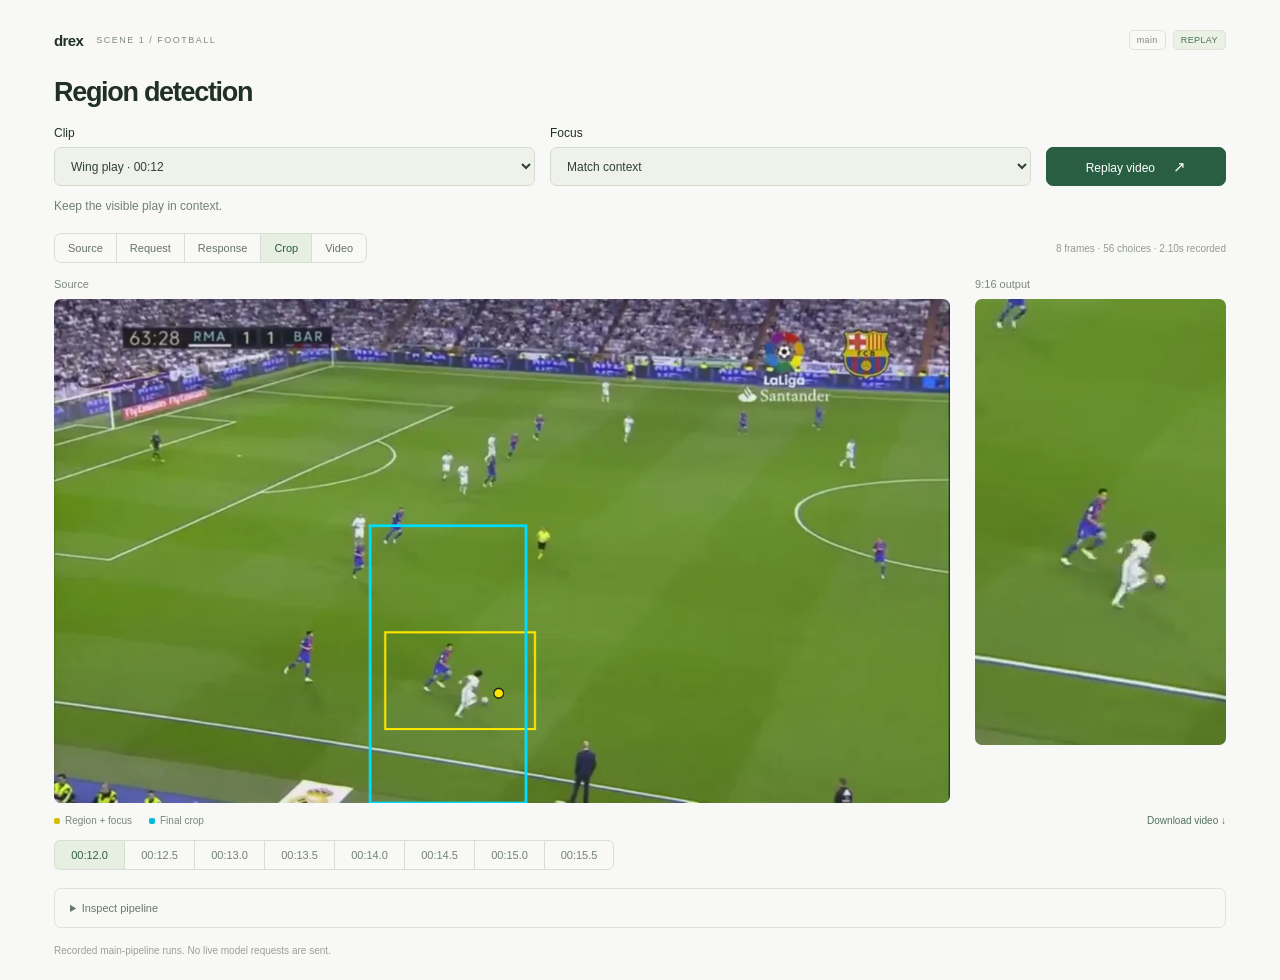
==== demo/replay/index.html @ d1c6bd4b "Add portable Scene1 demo with bundled clips and offline replay" ====
<!doctype html>
<html lang="en">
<head>
  <meta charset="utf-8"><meta name="viewport" content="width=device-width,initial-scale=1">
  <title>Drex · Region detection</title>
  <meta name="description" content="Explore real NACE region detection, model responses and vertical videos from the main Drex workflow.">
  <link rel="stylesheet" href="style.css">
</head>
<body>
<main>
  <header><div><b>drex</b><span>SCENE 1 / FOOTBALL</span></div><div class="badges"><span>main</span><span class="replay">REPLAY</span></div></header>
  <h1>Region detection</h1>
  <div class="controls">
    <label>Clip<select id="clip" aria-label="Clip"></select></label>
    <label>Focus<select id="focus" aria-label="Focus"></select></label>
    <button class="primary" id="replay">Replay video <span aria-hidden="true">↗</span></button>
  </div>
  <p class="goal" id="goal">Loading recorded runs…</p>
  <div class="toolbar">
    <nav aria-label="Pipeline stage" id="stages">
      <button data-stage="source">Source</button><button data-stage="request">Request</button><button data-stage="response">Response</button><button data-stage="crop" class="active">Crop</button><button data-stage="video">Video</button>
    </nav>
    <span id="metrics"></span>
  </div>
  <div class="visuals" id="visuals">
    <section class="source"><h2 id="source-label">Source</h2><canvas id="canvas" width="1280" height="720" aria-label="Source frame with detected region and final crop"></canvas><video id="source-video" controls playsinline preload="metadata" hidden></video></section>
    <section class="portrait"><h2>9:16 output</h2><img id="portrait" alt="Recorded vertical crop" width="360" height="640"><video id="portrait-video" muted controls playsinline preload="metadata" hidden></video></section>
  </div>
  <div class="under"><div class="legend" id="legend"><span><i></i>Region + focus</span><span><i class="cyan"></i>Final crop</span></div><a id="download-video" download="scene1-vertical.mp4">Download video ↓</a></div>
  <div class="frames" id="frames" role="group" aria-label="Choose frame"></div>
  <section class="response-panel" id="response-panel" hidden>
    <div class="response-head"><label>Question<select id="question" aria-label="Question"><option value="left">Left</option><option value="right">Right</option><option value="top">Top</option><option value="bottom">Bottom</option><option value="focus_x">Focus X</option><option value="focus_y">Focus Y</option><option value="shot">Shot type</option></select></label><span id="answer"></span></div>
    <div class="chart" id="chart" aria-label="Recorded probability distribution"></div>
  </section>
  <details id="inspector"><summary>Inspect pipeline</summary>
    <div class="inspector-tabs" role="group" aria-label="Inspector"><button data-inspect="request" class="active">Request</button><button data-inspect="response">Response</button><button data-inspect="decoded">Region</button><button data-inspect="plan">Camera path</button></div>
    <p id="inspector-label"></p><pre id="json"></pre><div class="provenance"><span id="provenance"></span><a id="download-json" download>Download run JSON ↓</a></div>
  </details>
  <footer>Recorded main-pipeline runs. No live model requests are sent.</footer>
  <div id="error" role="alert" hidden></div>
</main>
<script src="app.js" type="module"></script>
</body>
</html>
---- demo/replay/style.css ----
:root{font-family:Inter,-apple-system,BlinkMacSystemFont,"Segoe UI",sans-serif;color:#213027;background:#f8f9f7;font-synthesis:none}*{box-sizing:border-box}body{margin:0}main{max-width:1240px;margin:auto;padding:30px 34px 24px}header{display:flex;align-items:center;justify-content:space-between;margin-bottom:27px}header>div:first-child{display:flex;align-items:center;gap:13px}header b{font-size:15px;letter-spacing:-.6px}header span{font-size:9px;letter-spacing:1.5px;color:#7e8a80}.badges{display:flex;gap:7px}.badges span{letter-spacing:.4px;font-size:9px;border:1px solid #dce4da;border-radius:5px;padding:4px 7px}.badges .replay{color:#497155;background:#eaf0e6}h1{font-size:27px;letter-spacing:-1.3px;font-weight:600;margin:0 0 18px}h2{font-size:11px;color:#7c887f;font-weight:450;margin:0 0 9px}.controls{display:grid;grid-template-columns:1fr 1fr 180px;align-items:end;gap:15px}label{display:flex;flex-direction:column;gap:7px;font-size:12px}select{width:100%;height:39px;padding:0 12px;border:1px solid #d3dbcf;border-radius:7px;color:#304037;background:#eef2eb;font:inherit;cursor:pointer}button,a{font:inherit}button{cursor:pointer}button:focus-visible,select:focus-visible,a:focus-visible,summary:focus-visible{outline:2px solid #6b9877;outline-offset:3px}button:disabled{cursor:default;opacity:.6}.primary{height:39px;border:1px solid #2a5e43;border-radius:7px;background:#2a5e43;color:white;font-size:12px}.primary span{margin-left:15px;font-size:15px}.goal{font-size:12px;line-height:1.6;color:#718073;min-height:20px;margin:11px 0 16px}.toolbar{display:flex;justify-content:space-between;gap:12px;align-items:center;margin-bottom:15px}nav{display:flex;border:1px solid #d6dfd2;border-radius:7px;overflow:hidden;flex-shrink:0}nav button{border:0;border-right:1px solid #d6dfd2;background:transparent;padding:8px 13px;color:#657267;font-size:11px}nav button:last-child{border:0}button.active{color:#285b3f;background:#e7efe3}.toolbar>span{font-size:10px;color:#929b92;white-space:nowrap}.visuals{display:grid;grid-template-columns:minmax(0,4fr) minmax(120px,1.12fr);gap:25px;align-items:start}.source,.portrait{min-width:0}canvas{display:block;width:100%;height:auto;aspect-ratio:16/9;border-radius:7px;background:#edf0e9}#portrait{display:block;width:100%;height:auto;aspect-ratio:9/16;object-fit:contain;border-radius:7px;background:#edf0e9}video{display:block;width:100%;border-radius:7px;background:#17241b}#source-video{aspect-ratio:16/9}#portrait-video{aspect-ratio:9/16}video[hidden],[hidden]{display:none!important}.under{display:flex;justify-content:space-between;align-items:center;gap:12px;margin:12px 0}.legend{display:flex;gap:17px;font-size:10px;color:#79867b}.legend i{display:inline-block;width:6px;height:6px;border-radius:2px;background:#d7bd00;margin-right:5px}.legend .cyan{background:#00bcd8}a{font-size:10px;color:#50725b;text-decoration:none;cursor:pointer}a:hover{text-decoration:underline}.frames{display:flex;margin:14px 0 18px;flex-wrap:wrap;gap:0}.frames button{border:1px solid #d6dfd2;border-right:0;background:transparent;color:#718074;min-width:70px;padding:8px 13px;font-size:11px;font-variant-numeric:tabular-nums}.frames button:first-child{border-radius:6px 0 0 6px}.frames button:last-child{border-right:1px solid #d6dfd2;border-radius:0 6px 6px 0}.frames button.active{color:#315f41;background:#e7efe3}.response-panel{margin:14px 0 18px;border:1px solid #e0e6dc;border-radius:7px;padding:14px 18px}.response-head{display:flex;align-items:end;justify-content:space-between;gap:16px;font-size:11px;color:#7b887d}.response-head label{min-width:145px}.response-head select{height:32px;font-size:11px}.chart{display:flex;height:112px;gap:5px;align-items:end;padding:15px 0 18px}.bar-wrap{flex:1;display:flex;align-items:end;height:100%;position:relative;min-width:10px}.bar{width:100%;min-height:2px;border-radius:2px 2px 0 0;background:#bacdb9}.bar.peak{background:#48765a}.bar-wrap small{position:absolute;top:calc(100% + 5px);font-size:9px;color:#899689;left:50%;transform:translateX(-50%)}details{border:1px solid #dce3d6;border-radius:7px;padding:0 15px;margin-top:18px}summary{font-size:11px;color:#68776b;padding:13px 0;cursor:pointer}.inspector-tabs{display:flex;gap:5px;margin:3px 0 12px}.inspector-tabs button{border:1px solid #dce3d6;border-radius:5px;background:transparent;color:#6a7d6d;padding:7px 12px;font-size:10px}.inspector-tabs button.active{background:#e7efe3;color:#285b3f}#inspector-label{font-size:10px;color:#879386}pre{overflow:auto;max-height:350px;font:11px/1.65 ui-monospace,SFMono-Regular,Menlo,monospace;color:#4f6556;background:#eef2eb;padding:15px;border-radius:5px;white-space:pre}.provenance{display:flex;justify-content:space-between;gap:15px;margin:12px 0 16px;font-size:9px;color:#8d998c;overflow-wrap:anywhere}footer{font-size:10px;color:#99a193;margin-top:17px}#error{padding:20px;background:#f4e8e0;border-radius:6px;color:#80553e;margin-top:20px;font-size:12px}@media(max-width:760px){main{padding:22px 20px}.controls{grid-template-columns:1fr 1fr 145px;gap:10px}.toolbar{flex-wrap:wrap}.toolbar>span{font-size:9px}.visuals{gap:16px;grid-template-columns:minmax(0,3.8fr) minmax(100px,1.15fr)}h1{font-size:24px}.frames button{padding:8px 9px;min-width:58px;font-size:10px}header{margin-bottom:22px}}@media(max-width:480px){main{padding:18px 14px}.controls{grid-template-columns:1fr 1fr}.primary{grid-column:1/-1}.goal{font-size:11px}nav{width:100%}nav button{flex:1;padding:8px 5px;font-size:10px}.visuals{gap:10px;grid-template-columns:minmax(0,3fr) minmax(80px,1fr)}.frames button{padding:7px 5px;min-width:40px}.legend{gap:8px;font-size:9px}.under>a{font-size:9px}.provenance{flex-direction:column}header span{font-size:8px}.badges span{font-size:8px}}
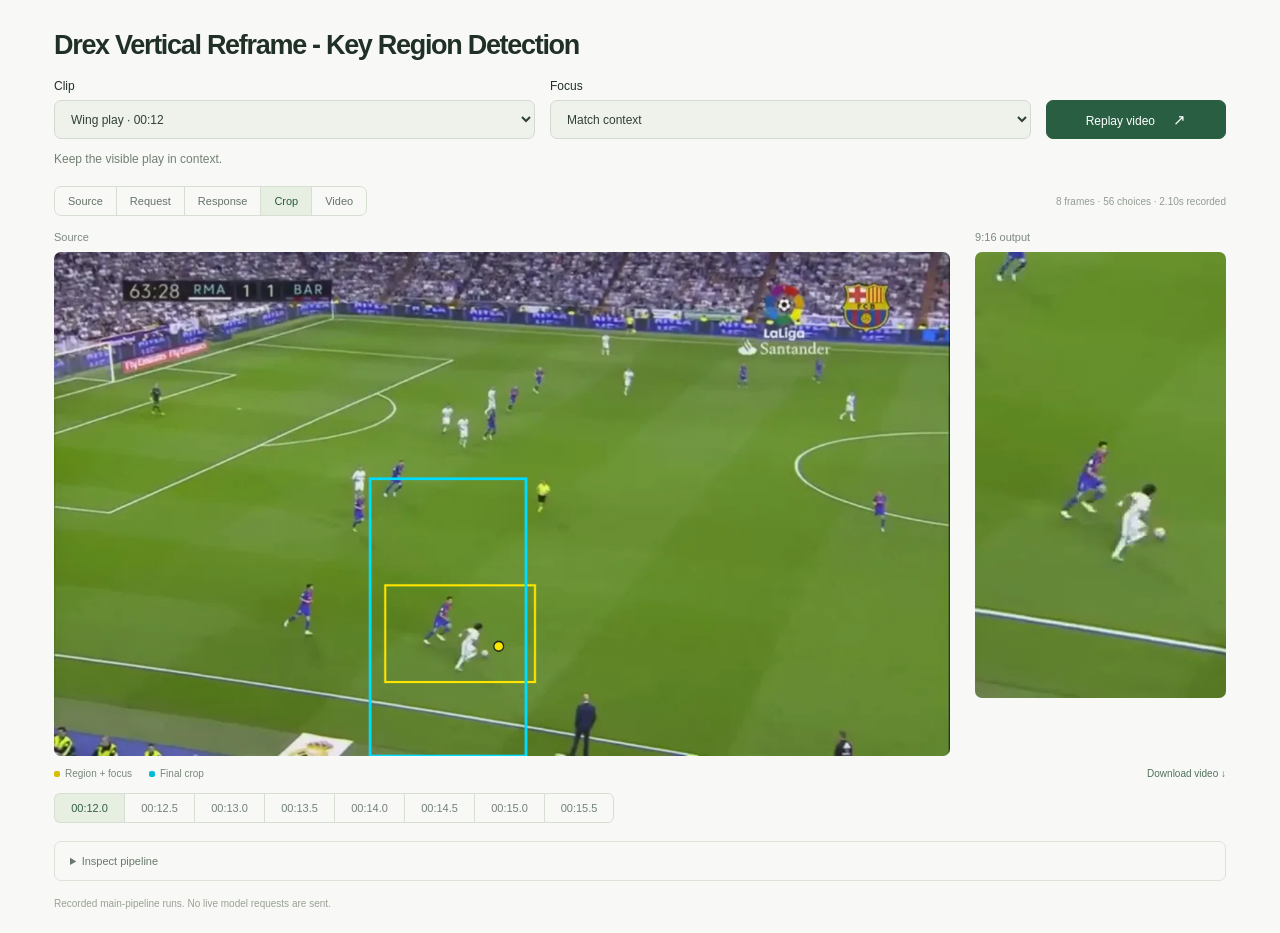
==== commit d03d7ad5: "Simplify demo header and clarify workflow stage title" ====
--- a/demo/replay/index.html
+++ b/demo/replay/index.html
@@ -2,14 +2,13 @@
 <html lang="en">
 <head>
   <meta charset="utf-8"><meta name="viewport" content="width=device-width,initial-scale=1">
-  <title>Drex · Region detection</title>
+  <title>Drex Vertical Reframe - Key Region Detection</title>
   <meta name="description" content="Explore real NACE region detection, model responses and vertical videos from the main Drex workflow.">
   <link rel="stylesheet" href="style.css">
 </head>
 <body>
 <main>
-  <header><div><b>drex</b><span>SCENE 1 / FOOTBALL</span></div><div class="badges"><span>main</span><span class="replay">REPLAY</span></div></header>
-  <h1>Region detection</h1>
+  <h1>Drex Vertical Reframe - Key Region Detection</h1>
   <div class="controls">
     <label>Clip<select id="clip" aria-label="Clip"></select></label>
     <label>Focus<select id="focus" aria-label="Focus"></select></label>
--- a/demo/replay/style.css
+++ b/demo/replay/style.css
@@ -1 +1 @@
-:root{font-family:Inter,-apple-system,BlinkMacSystemFont,"Segoe UI",sans-serif;color:#213027;background:#f8f9f7;font-synthesis:none}*{box-sizing:border-box}body{margin:0}main{max-width:1240px;margin:auto;padding:30px 34px 24px}header{display:flex;align-items:center;justify-content:space-between;margin-bottom:27px}header>div:first-child{display:flex;align-items:center;gap:13px}header b{font-size:15px;letter-spacing:-.6px}header span{font-size:9px;letter-spacing:1.5px;color:#7e8a80}.badges{display:flex;gap:7px}.badges span{letter-spacing:.4px;font-size:9px;border:1px solid #dce4da;border-radius:5px;padding:4px 7px}.badges .replay{color:#497155;background:#eaf0e6}h1{font-size:27px;letter-spacing:-1.3px;font-weight:600;margin:0 0 18px}h2{font-size:11px;color:#7c887f;font-weight:450;margin:0 0 9px}.controls{display:grid;grid-template-columns:1fr 1fr 180px;align-items:end;gap:15px}label{display:flex;flex-direction:column;gap:7px;font-size:12px}select{width:100%;height:39px;padding:0 12px;border:1px solid #d3dbcf;border-radius:7px;color:#304037;background:#eef2eb;font:inherit;cursor:pointer}button,a{font:inherit}button{cursor:pointer}button:focus-visible,select:focus-visible,a:focus-visible,summary:focus-visible{outline:2px solid #6b9877;outline-offset:3px}button:disabled{cursor:default;opacity:.6}.primary{height:39px;border:1px solid #2a5e43;border-radius:7px;background:#2a5e43;color:white;font-size:12px}.primary span{margin-left:15px;font-size:15px}.goal{font-size:12px;line-height:1.6;color:#718073;min-height:20px;margin:11px 0 16px}.toolbar{display:flex;justify-content:space-between;gap:12px;align-items:center;margin-bottom:15px}nav{display:flex;border:1px solid #d6dfd2;border-radius:7px;overflow:hidden;flex-shrink:0}nav button{border:0;border-right:1px solid #d6dfd2;background:transparent;padding:8px 13px;color:#657267;font-size:11px}nav button:last-child{border:0}button.active{color:#285b3f;background:#e7efe3}.toolbar>span{font-size:10px;color:#929b92;white-space:nowrap}.visuals{display:grid;grid-template-columns:minmax(0,4fr) minmax(120px,1.12fr);gap:25px;align-items:start}.source,.portrait{min-width:0}canvas{display:block;width:100%;height:auto;aspect-ratio:16/9;border-radius:7px;background:#edf0e9}#portrait{display:block;width:100%;height:auto;aspect-ratio:9/16;object-fit:contain;border-radius:7px;background:#edf0e9}video{display:block;width:100%;border-radius:7px;background:#17241b}#source-video{aspect-ratio:16/9}#portrait-video{aspect-ratio:9/16}video[hidden],[hidden]{display:none!important}.under{display:flex;justify-content:space-between;align-items:center;gap:12px;margin:12px 0}.legend{display:flex;gap:17px;font-size:10px;color:#79867b}.legend i{display:inline-block;width:6px;height:6px;border-radius:2px;background:#d7bd00;margin-right:5px}.legend .cyan{background:#00bcd8}a{font-size:10px;color:#50725b;text-decoration:none;cursor:pointer}a:hover{text-decoration:underline}.frames{display:flex;margin:14px 0 18px;flex-wrap:wrap;gap:0}.frames button{border:1px solid #d6dfd2;border-right:0;background:transparent;color:#718074;min-width:70px;padding:8px 13px;font-size:11px;font-variant-numeric:tabular-nums}.frames button:first-child{border-radius:6px 0 0 6px}.frames button:last-child{border-right:1px solid #d6dfd2;border-radius:0 6px 6px 0}.frames button.active{color:#315f41;background:#e7efe3}.response-panel{margin:14px 0 18px;border:1px solid #e0e6dc;border-radius:7px;padding:14px 18px}.response-head{display:flex;align-items:end;justify-content:space-between;gap:16px;font-size:11px;color:#7b887d}.response-head label{min-width:145px}.response-head select{height:32px;font-size:11px}.chart{display:flex;height:112px;gap:5px;align-items:end;padding:15px 0 18px}.bar-wrap{flex:1;display:flex;align-items:end;height:100%;position:relative;min-width:10px}.bar{width:100%;min-height:2px;border-radius:2px 2px 0 0;background:#bacdb9}.bar.peak{background:#48765a}.bar-wrap small{position:absolute;top:calc(100% + 5px);font-size:9px;color:#899689;left:50%;transform:translateX(-50%)}details{border:1px solid #dce3d6;border-radius:7px;padding:0 15px;margin-top:18px}summary{font-size:11px;color:#68776b;padding:13px 0;cursor:pointer}.inspector-tabs{display:flex;gap:5px;margin:3px 0 12px}.inspector-tabs button{border:1px solid #dce3d6;border-radius:5px;background:transparent;color:#6a7d6d;padding:7px 12px;font-size:10px}.inspector-tabs button.active{background:#e7efe3;color:#285b3f}#inspector-label{font-size:10px;color:#879386}pre{overflow:auto;max-height:350px;font:11px/1.65 ui-monospace,SFMono-Regular,Menlo,monospace;color:#4f6556;background:#eef2eb;padding:15px;border-radius:5px;white-space:pre}.provenance{display:flex;justify-content:space-between;gap:15px;margin:12px 0 16px;font-size:9px;color:#8d998c;overflow-wrap:anywhere}footer{font-size:10px;color:#99a193;margin-top:17px}#error{padding:20px;background:#f4e8e0;border-radius:6px;color:#80553e;margin-top:20px;font-size:12px}@media(max-width:760px){main{padding:22px 20px}.controls{grid-template-columns:1fr 1fr 145px;gap:10px}.toolbar{flex-wrap:wrap}.toolbar>span{font-size:9px}.visuals{gap:16px;grid-template-columns:minmax(0,3.8fr) minmax(100px,1.15fr)}h1{font-size:24px}.frames button{padding:8px 9px;min-width:58px;font-size:10px}header{margin-bottom:22px}}@media(max-width:480px){main{padding:18px 14px}.controls{grid-template-columns:1fr 1fr}.primary{grid-column:1/-1}.goal{font-size:11px}nav{width:100%}nav button{flex:1;padding:8px 5px;font-size:10px}.visuals{gap:10px;grid-template-columns:minmax(0,3fr) minmax(80px,1fr)}.frames button{padding:7px 5px;min-width:40px}.legend{gap:8px;font-size:9px}.under>a{font-size:9px}.provenance{flex-direction:column}header span{font-size:8px}.badges span{font-size:8px}}
+:root{font-family:Inter,-apple-system,BlinkMacSystemFont,"Segoe UI",sans-serif;color:#213027;background:#f8f9f7;font-synthesis:none}*{box-sizing:border-box}body{margin:0}main{max-width:1240px;margin:auto;padding:30px 34px 24px}h1{font-size:27px;letter-spacing:-1.3px;font-weight:600;margin:0 0 18px}h2{font-size:11px;color:#7c887f;font-weight:450;margin:0 0 9px}.controls{display:grid;grid-template-columns:1fr 1fr 180px;align-items:end;gap:15px}label{display:flex;flex-direction:column;gap:7px;font-size:12px}select{width:100%;height:39px;padding:0 12px;border:1px solid #d3dbcf;border-radius:7px;color:#304037;background:#eef2eb;font:inherit;cursor:pointer}button,a{font:inherit}button{cursor:pointer}button:focus-visible,select:focus-visible,a:focus-visible,summary:focus-visible{outline:2px solid #6b9877;outline-offset:3px}button:disabled{cursor:default;opacity:.6}.primary{height:39px;border:1px solid #2a5e43;border-radius:7px;background:#2a5e43;color:white;font-size:12px}.primary span{margin-left:15px;font-size:15px}.goal{font-size:12px;line-height:1.6;color:#718073;min-height:20px;margin:11px 0 16px}.toolbar{display:flex;justify-content:space-between;gap:12px;align-items:center;margin-bottom:15px}nav{display:flex;border:1px solid #d6dfd2;border-radius:7px;overflow:hidden;flex-shrink:0}nav button{border:0;border-right:1px solid #d6dfd2;background:transparent;padding:8px 13px;color:#657267;font-size:11px}nav button:last-child{border:0}button.active{color:#285b3f;background:#e7efe3}.toolbar>span{font-size:10px;color:#929b92;white-space:nowrap}.visuals{display:grid;grid-template-columns:minmax(0,4fr) minmax(120px,1.12fr);gap:25px;align-items:start}.source,.portrait{min-width:0}canvas{display:block;width:100%;height:auto;aspect-ratio:16/9;border-radius:7px;background:#edf0e9}#portrait{display:block;width:100%;height:auto;aspect-ratio:9/16;object-fit:contain;border-radius:7px;background:#edf0e9}video{display:block;width:100%;border-radius:7px;background:#17241b}#source-video{aspect-ratio:16/9}#portrait-video{aspect-ratio:9/16}video[hidden],[hidden]{display:none!important}.under{display:flex;justify-content:space-between;align-items:center;gap:12px;margin:12px 0}.legend{display:flex;gap:17px;font-size:10px;color:#79867b}.legend i{display:inline-block;width:6px;height:6px;border-radius:2px;background:#d7bd00;margin-right:5px}.legend .cyan{background:#00bcd8}a{font-size:10px;color:#50725b;text-decoration:none;cursor:pointer}a:hover{text-decoration:underline}.frames{display:flex;margin:14px 0 18px;flex-wrap:wrap;gap:0}.frames button{border:1px solid #d6dfd2;border-right:0;background:transparent;color:#718074;min-width:70px;padding:8px 13px;font-size:11px;font-variant-numeric:tabular-nums}.frames button:first-child{border-radius:6px 0 0 6px}.frames button:last-child{border-right:1px solid #d6dfd2;border-radius:0 6px 6px 0}.frames button.active{color:#315f41;background:#e7efe3}.response-panel{margin:14px 0 18px;border:1px solid #e0e6dc;border-radius:7px;padding:14px 18px}.response-head{display:flex;align-items:end;justify-content:space-between;gap:16px;font-size:11px;color:#7b887d}.response-head label{min-width:145px}.response-head select{height:32px;font-size:11px}.chart{display:flex;height:112px;gap:5px;align-items:end;padding:15px 0 18px}.bar-wrap{flex:1;display:flex;align-items:end;height:100%;position:relative;min-width:10px}.bar{width:100%;min-height:2px;border-radius:2px 2px 0 0;background:#bacdb9}.bar.peak{background:#48765a}.bar-wrap small{position:absolute;top:calc(100% + 5px);font-size:9px;color:#899689;left:50%;transform:translateX(-50%)}details{border:1px solid #dce3d6;border-radius:7px;padding:0 15px;margin-top:18px}summary{font-size:11px;color:#68776b;padding:13px 0;cursor:pointer}.inspector-tabs{display:flex;gap:5px;margin:3px 0 12px}.inspector-tabs button{border:1px solid #dce3d6;border-radius:5px;background:transparent;color:#6a7d6d;padding:7px 12px;font-size:10px}.inspector-tabs button.active{background:#e7efe3;color:#285b3f}#inspector-label{font-size:10px;color:#879386}pre{overflow:auto;max-height:350px;font:11px/1.65 ui-monospace,SFMono-Regular,Menlo,monospace;color:#4f6556;background:#eef2eb;padding:15px;border-radius:5px;white-space:pre}.provenance{display:flex;justify-content:space-between;gap:15px;margin:12px 0 16px;font-size:9px;color:#8d998c;overflow-wrap:anywhere}footer{font-size:10px;color:#99a193;margin-top:17px}#error{padding:20px;background:#f4e8e0;border-radius:6px;color:#80553e;margin-top:20px;font-size:12px}@media(max-width:760px){main{padding:22px 20px}.controls{grid-template-columns:1fr 1fr 145px;gap:10px}.toolbar{flex-wrap:wrap}.toolbar>span{font-size:9px}.visuals{gap:16px;grid-template-columns:minmax(0,3.8fr) minmax(100px,1.15fr)}h1{font-size:24px}.frames button{padding:8px 9px;min-width:58px;font-size:10px}}@media(max-width:480px){main{padding:18px 14px}.controls{grid-template-columns:1fr 1fr}.primary{grid-column:1/-1}.goal{font-size:11px}nav{width:100%}nav button{flex:1;padding:8px 5px;font-size:10px}.visuals{gap:10px;grid-template-columns:minmax(0,3fr) minmax(80px,1fr)}.frames button{padding:7px 5px;min-width:40px}.legend{gap:8px;font-size:9px}.under>a{font-size:9px}.provenance{flex-direction:column}}
